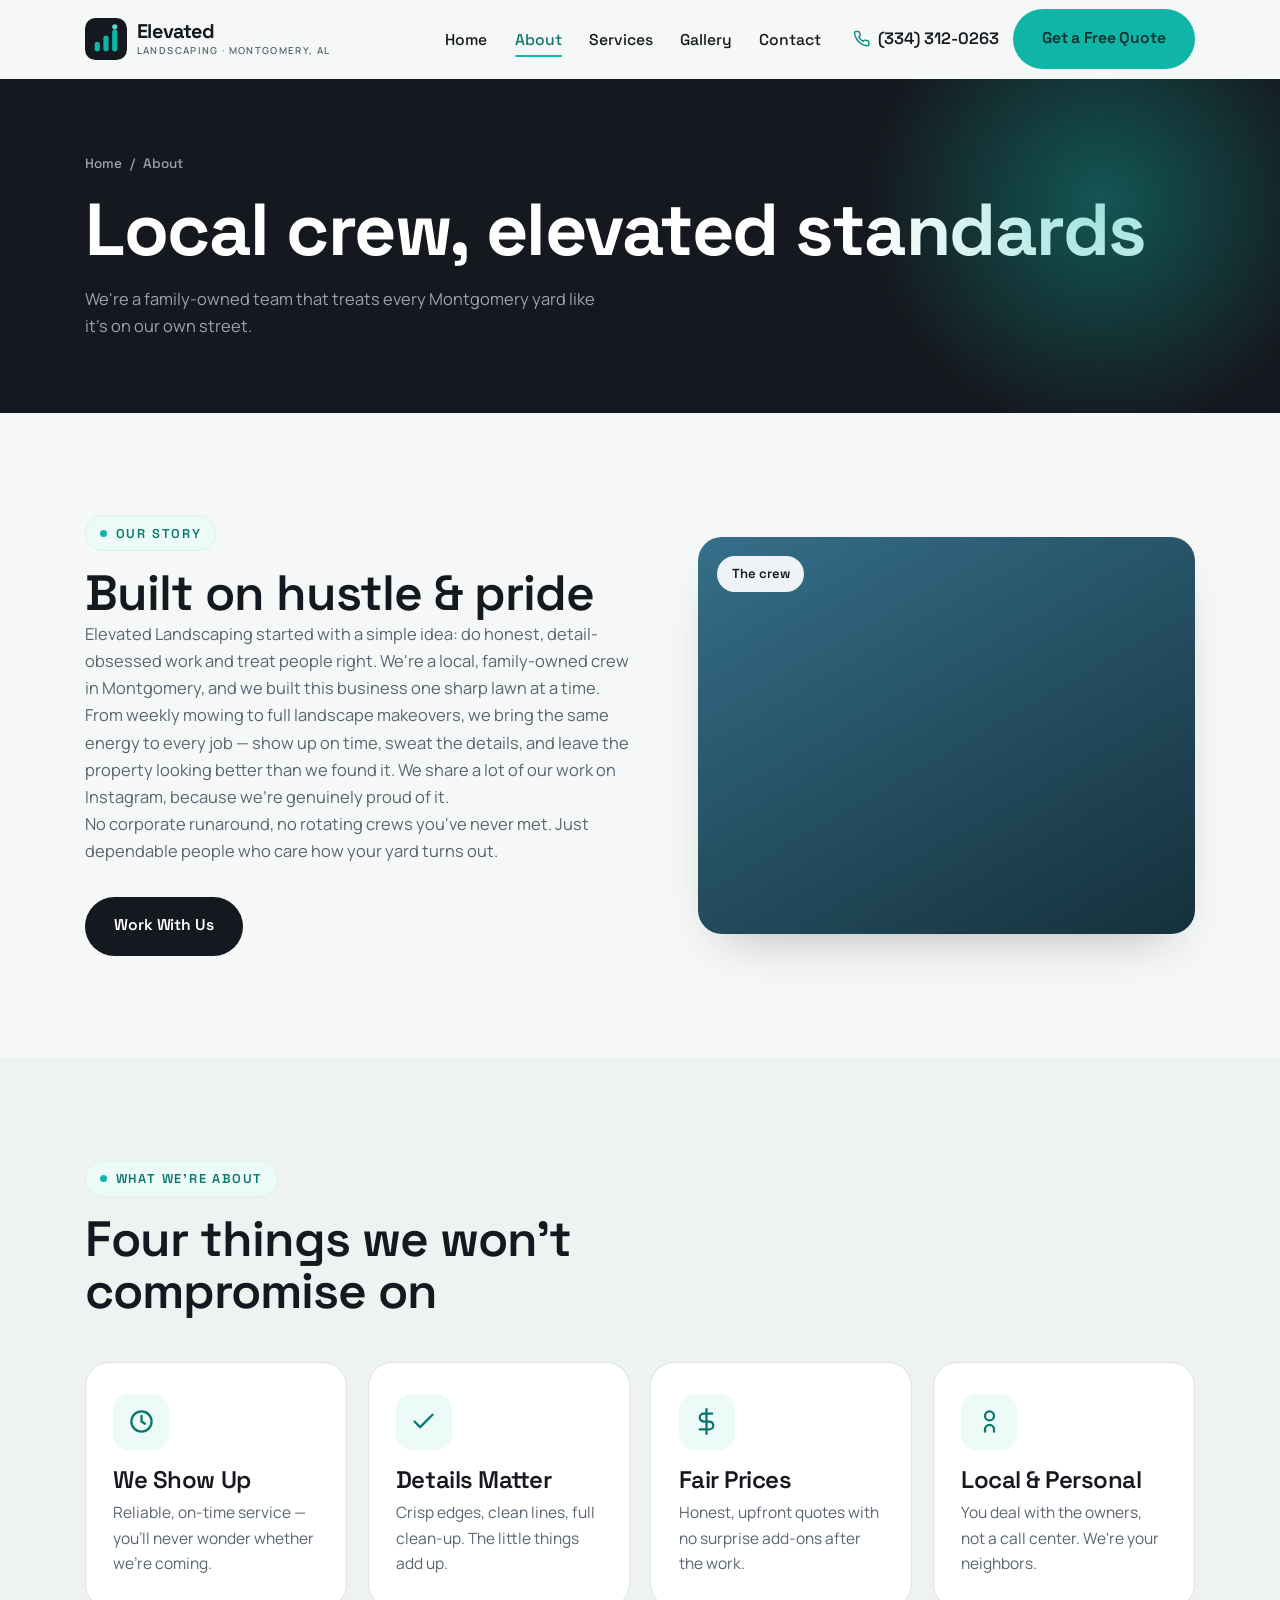
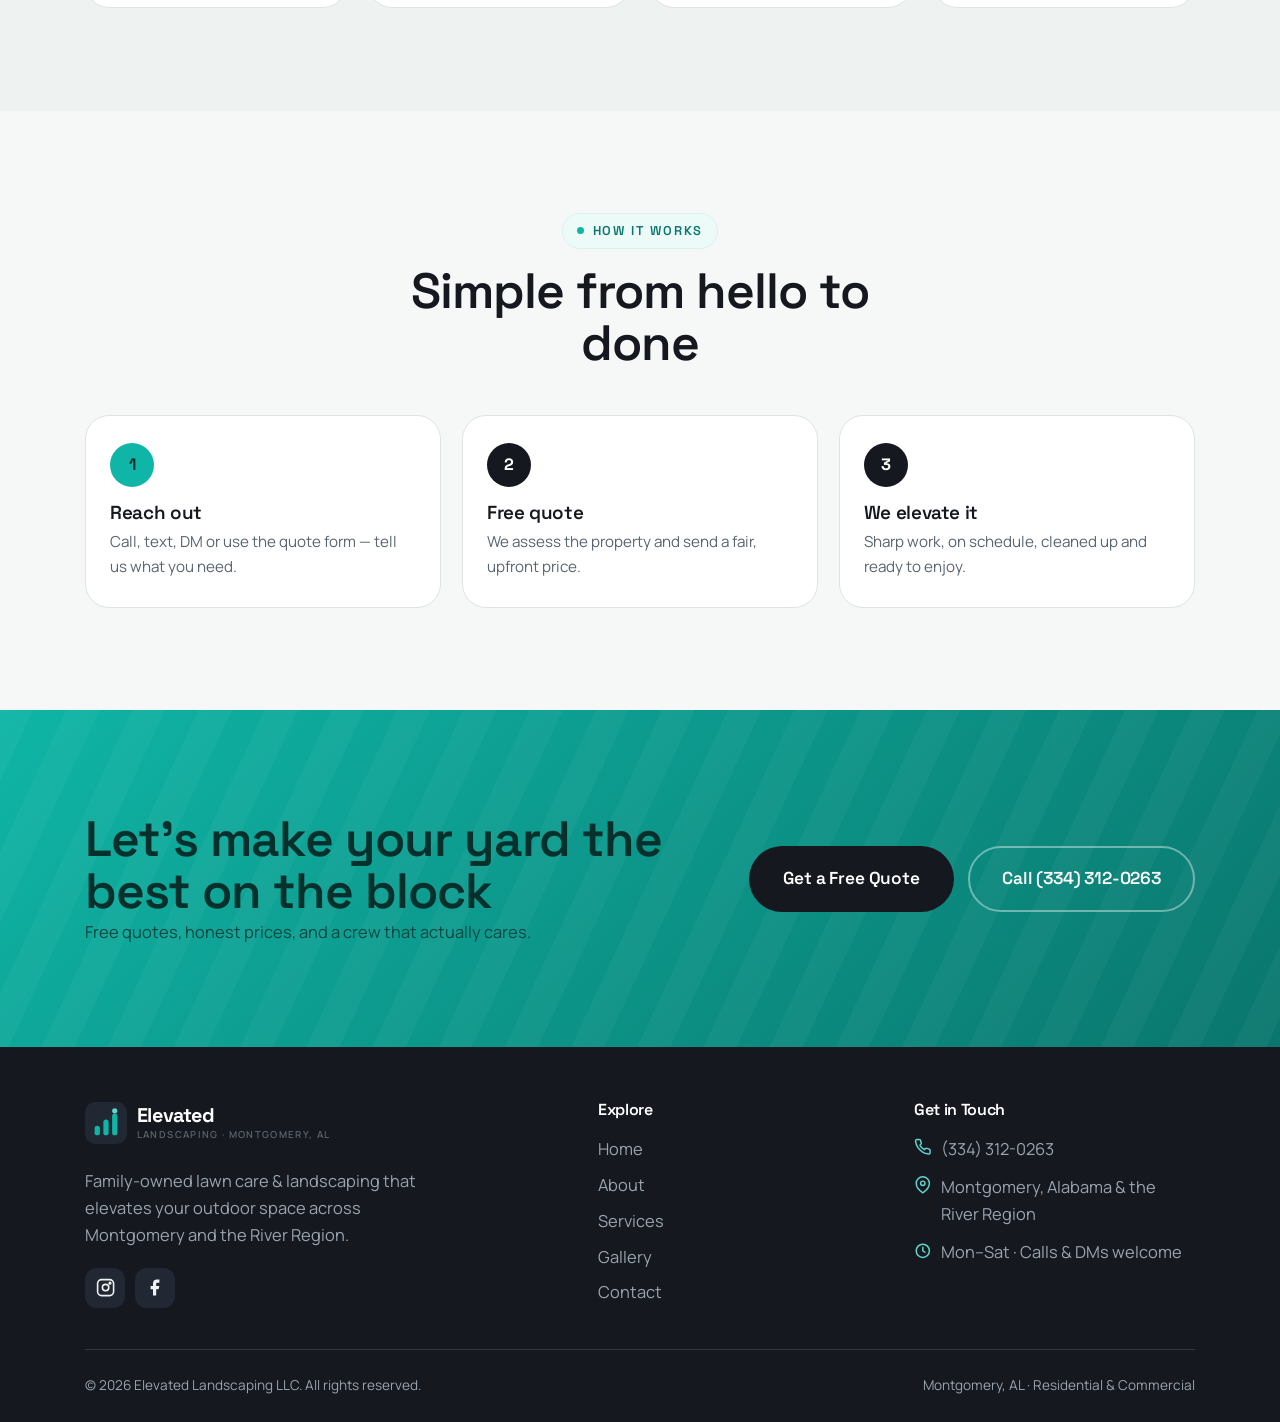
==== about.html @ ee964b33 "Initial commit: Elevated Landscaping LLC website Co-Authored-By: Claude Opus 4.8 <noreply@anthropic." ====
<!DOCTYPE html>
<html lang="en" class="no-js">
<head>
  <meta charset="UTF-8" />
  <meta name="viewport" content="width=device-width, initial-scale=1.0" />
  <title>About | Elevated Landscaping LLC — Montgomery, AL</title>
  <meta name="description" content="Elevated Landscaping is a family-owned, detail-obsessed lawn care & landscaping crew serving Montgomery, AL and the River Region. Meet the team behind the work." />
  <meta name="theme-color" content="#15181e" />
  <link rel="icon" href="assets/icons/favicon.svg" type="image/svg+xml" />
  <link rel="preconnect" href="https://fonts.googleapis.com" />
  <link rel="preconnect" href="https://fonts.gstatic.com" crossorigin />
  <link href="https://fonts.googleapis.com/css2?family=Space+Grotesk:wght@500;600;700&family=Manrope:wght@400;500;600;700&display=swap" rel="stylesheet" />
  <link rel="stylesheet" href="css/style.css" />
</head>
<body>
  <a class="skip-link" href="#main">Skip to content</a>

  <header class="header">
    <div class="container">
      <nav class="nav" aria-label="Primary">
        <a href="index.html" class="logo" aria-label="Elevated Landscaping — home">
          <svg class="logo__mark" viewBox="0 0 48 48" aria-hidden="true">
            <rect width="48" height="48" rx="12" fill="#15181e"/>
            <g fill="#0fb5a6"><rect x="11" y="27" width="6" height="11" rx="3"/><rect x="21" y="20" width="6" height="18" rx="3"/><rect x="31" y="13" width="6" height="25" rx="3"/></g>
            <circle cx="34" cy="10" r="3" fill="#5fd6cc"/>
          </svg>
          <span class="logo__name">Elevated<small>Landscaping · Montgomery, AL</small></span>
        </a>
        <div class="nav__menu" id="nav-menu">
          <ul class="nav__links">
            <li><a class="nav__link" href="index.html">Home</a></li>
            <li><a class="nav__link" href="about.html">About</a></li>
            <li><a class="nav__link" href="services.html">Services</a></li>
            <li><a class="nav__link" href="gallery.html">Gallery</a></li>
            <li><a class="nav__link" href="contact.html">Contact</a></li>
          </ul>
          <div class="nav__actions">
            <a href="tel:+13343120263" class="nav__phone" aria-label="Call (334) 312-0263">
              <svg viewBox="0 0 24 24" fill="none" stroke="currentColor" stroke-width="2" stroke-linecap="round" stroke-linejoin="round" aria-hidden="true"><path d="M22 16.92v3a2 2 0 0 1-2.18 2 19.79 19.79 0 0 1-8.63-3.07 19.5 19.5 0 0 1-6-6 19.79 19.79 0 0 1-3.07-8.67A2 2 0 0 1 4.11 2h3a2 2 0 0 1 2 1.72c.13.96.36 1.9.7 2.81a2 2 0 0 1-.45 2.11L8.09 9.91a16 16 0 0 0 6 6l1.27-1.27a2 2 0 0 1 2.11-.45c.91.34 1.85.57 2.81.7A2 2 0 0 1 22 16.92Z"/></svg>
              (334) 312-0263
            </a>
            <a href="contact.html" class="btn">Get a Free Quote</a>
          </div>
        </div>
        <button class="nav__toggle" aria-label="Toggle menu" aria-controls="nav-menu" aria-expanded="false"><span></span></button>
      </nav>
    </div>
  </header>
  <div class="nav-scrim" aria-hidden="true"></div>

  <main id="main">
    <section class="pagehero">
      <div class="container pagehero__inner">
        <nav class="crumbs" aria-label="Breadcrumb"><a href="index.html">Home</a> / <span>About</span></nav>
        <h1>Local crew, elevated standards</h1>
        <p>We're a family-owned team that treats every Montgomery yard like it's on our own street.</p>
      </div>
    </section>

    <!-- STORY -->
    <section class="section">
      <div class="container split split--media-right">
        <div class="reveal">
          <span class="eyebrow">Our Story</span>
          <h2 style="margin-top:1rem">Built on hustle &amp; pride</h2>
          <p class="muted">Elevated Landscaping started with a simple idea: do honest, detail-obsessed work and treat people right. We're a local, family-owned crew in Montgomery, and we built this business one sharp lawn at a time.</p>
          <p class="muted">From weekly mowing to full landscape makeovers, we bring the same energy to every job — show up on time, sweat the details, and leave the property looking better than we found it. We share a lot of our work on Instagram, because we're genuinely proud of it.</p>
          <p class="muted">No corporate runaround, no rotating crews you've never met. Just dependable people who care how your yard turns out.</p>
          <a href="contact.html" class="btn btn--dark mt-2">Work With Us</a>
        </div>
        <div class="feature__media feature__media--2 reveal" data-delay="1">
          <!-- Replace background with a real crew / truck / job photo -->
          <span class="pill">The crew</span>
        </div>
      </div>
    </section>

    <!-- VALUES -->
    <section class="section section--mist">
      <div class="container">
        <div class="section-head reveal">
          <span class="eyebrow">What We're About</span>
          <h2 style="margin-top:1rem">Four things we won't compromise on</h2>
        </div>
        <div class="cards">
          <article class="card reveal">
            <div class="card__ic"><svg viewBox="0 0 24 24" fill="none" stroke="currentColor" stroke-width="2" stroke-linecap="round" stroke-linejoin="round"><circle cx="12" cy="12" r="9"/><polyline points="12 7 12 12 15 14"/></svg></div>
            <h3>We Show Up</h3>
            <p>Reliable, on-time service — you'll never wonder whether we're coming.</p>
          </article>
          <article class="card reveal" data-delay="1">
            <div class="card__ic"><svg viewBox="0 0 24 24" fill="none" stroke="currentColor" stroke-width="2" stroke-linecap="round" stroke-linejoin="round"><polyline points="20 6 9 17 4 12"/></svg></div>
            <h3>Details Matter</h3>
            <p>Crisp edges, clean lines, full clean-up. The little things add up.</p>
          </article>
          <article class="card reveal" data-delay="2">
            <div class="card__ic"><svg viewBox="0 0 24 24" fill="none" stroke="currentColor" stroke-width="2" stroke-linecap="round" stroke-linejoin="round"><path d="M12 1v22"/><path d="M17 5H9.5a3.5 3.5 0 0 0 0 7h5a3.5 3.5 0 0 1 0 7H6"/></svg></div>
            <h3>Fair Prices</h3>
            <p>Honest, upfront quotes with no surprise add-ons after the work.</p>
          </article>
          <article class="card reveal" data-delay="3">
            <div class="card__ic"><svg viewBox="0 0 24 24" fill="none" stroke="currentColor" stroke-width="2" stroke-linecap="round" stroke-linejoin="round"><path d="M16 21v-2a4 4 0 0 0-8 0v2"/><circle cx="12" cy="7" r="4"/></svg></div>
            <h3>Local &amp; Personal</h3>
            <p>You deal with the owners, not a call center. We're your neighbors.</p>
          </article>
        </div>
      </div>
    </section>

    <!-- PROCESS -->
    <section class="section">
      <div class="container">
        <div class="section-head section-head--center reveal">
          <span class="eyebrow">How It Works</span>
          <h2 style="margin-top:1rem">Simple from hello to done</h2>
        </div>
        <div class="steps">
          <div class="step reveal"><div class="step__n">1</div><h3>Reach out</h3><p>Call, text, DM or use the quote form — tell us what you need.</p></div>
          <div class="step reveal" data-delay="1"><div class="step__n">2</div><h3>Free quote</h3><p>We assess the property and send a fair, upfront price.</p></div>
          <div class="step reveal" data-delay="2"><div class="step__n">3</div><h3>We elevate it</h3><p>Sharp work, on schedule, cleaned up and ready to enjoy.</p></div>
        </div>
      </div>
    </section>

    <!-- CTA -->
    <section class="section cta">
      <div class="container cta__inner">
        <div class="reveal">
          <h2>Let's make your yard the best on the block</h2>
          <p>Free quotes, honest prices, and a crew that actually cares.</p>
        </div>
        <div class="hero__actions reveal" data-delay="1">
          <a href="contact.html" class="btn btn--dark btn--lg">Get a Free Quote</a>
          <a href="tel:+13343120263" class="btn btn--ghost-light btn--lg">Call (334) 312-0263</a>
        </div>
      </div>
    </section>
  </main>

  <footer class="footer">
    <div class="container">
      <div class="footer__grid">
        <div class="footer__about">
          <a href="index.html" class="logo" aria-label="Elevated Landscaping — home">
            <svg class="logo__mark" viewBox="0 0 48 48" aria-hidden="true">
              <rect width="48" height="48" rx="12" fill="#222833"/>
              <g fill="#0fb5a6"><rect x="11" y="27" width="6" height="11" rx="3"/><rect x="21" y="20" width="6" height="18" rx="3"/><rect x="31" y="13" width="6" height="25" rx="3"/></g>
              <circle cx="34" cy="10" r="3" fill="#5fd6cc"/>
            </svg>
            <span class="logo__name">Elevated<small>Landscaping · Montgomery, AL</small></span>
          </a>
          <p>Family-owned lawn care &amp; landscaping that elevates your outdoor space across Montgomery and the River Region.</p>
          <div class="footer__social">
            <a href="https://www.instagram.com/elevated_landscapingllc/" target="_blank" rel="noopener" aria-label="Elevated Landscaping on Instagram"><svg viewBox="0 0 24 24" fill="none" stroke="currentColor" stroke-width="2" stroke-linecap="round" stroke-linejoin="round"><rect x="2" y="2" width="20" height="20" rx="5"/><circle cx="12" cy="12" r="4"/><circle cx="17.5" cy="6.5" r="1"/></svg></a>
            <a href="https://www.facebook.com/p/Elevated-Landscaping-61557698182991/" target="_blank" rel="noopener" aria-label="Elevated Landscaping on Facebook"><svg viewBox="0 0 24 24" fill="currentColor"><path d="M18 2h-3a5 5 0 0 0-5 5v3H7v4h3v8h4v-8h3l1-4h-4V7a1 1 0 0 1 1-1h3z"/></svg></a>
          </div>
        </div>
        <div>
          <h4>Explore</h4>
          <ul class="footer__links">
            <li><a href="index.html">Home</a></li>
            <li><a href="about.html">About</a></li>
            <li><a href="services.html">Services</a></li>
            <li><a href="gallery.html">Gallery</a></li>
            <li><a href="contact.html">Contact</a></li>
          </ul>
        </div>
        <div>
          <h4>Get in Touch</h4>
          <ul class="footer__contact">
            <li><svg viewBox="0 0 24 24" fill="none" stroke="currentColor" stroke-width="2" stroke-linecap="round" stroke-linejoin="round"><path d="M22 16.92v3a2 2 0 0 1-2.18 2 19.79 19.79 0 0 1-8.63-3.07 19.5 19.5 0 0 1-6-6 19.79 19.79 0 0 1-3.07-8.67A2 2 0 0 1 4.11 2h3a2 2 0 0 1 2 1.72c.13.96.36 1.9.7 2.81a2 2 0 0 1-.45 2.11L8.09 9.91a16 16 0 0 0 6 6l1.27-1.27a2 2 0 0 1 2.11-.45c.91.34 1.85.57 2.81.7A2 2 0 0 1 22 16.92Z"/></svg><a href="tel:+13343120263">(334) 312-0263</a></li>
            <li><svg viewBox="0 0 24 24" fill="none" stroke="currentColor" stroke-width="2" stroke-linecap="round" stroke-linejoin="round"><path d="M21 10c0 7-9 13-9 13s-9-6-9-13a9 9 0 0 1 18 0Z"/><circle cx="12" cy="10" r="3"/></svg><span>Montgomery, Alabama &amp; the River Region</span></li>
            <li><svg viewBox="0 0 24 24" fill="none" stroke="currentColor" stroke-width="2" stroke-linecap="round" stroke-linejoin="round"><circle cx="12" cy="12" r="9"/><polyline points="12 7 12 12 15 14"/></svg><span>Mon–Sat · Calls &amp; DMs welcome</span></li>
          </ul>
        </div>
      </div>
      <div class="footer__bottom">
        <span>&copy; <span id="year">2026</span> Elevated Landscaping LLC. All rights reserved.</span>
        <span>Montgomery, AL · Residential &amp; Commercial</span>
      </div>
    </div>
  </footer>

  <button class="to-top" aria-label="Back to top"><svg viewBox="0 0 24 24" fill="none" stroke="currentColor" stroke-width="2.4" stroke-linecap="round" stroke-linejoin="round" width="20" height="20"><polyline points="18 15 12 9 6 15"/></svg></button>
  <nav class="callbar" aria-label="Quick actions">
    <a href="tel:+13343120263"><svg viewBox="0 0 24 24" fill="none" stroke="currentColor" stroke-width="2" stroke-linecap="round" stroke-linejoin="round"><path d="M22 16.92v3a2 2 0 0 1-2.18 2 19.79 19.79 0 0 1-8.63-3.07 19.5 19.5 0 0 1-6-6 19.79 19.79 0 0 1-3.07-8.67A2 2 0 0 1 4.11 2h3a2 2 0 0 1 2 1.72c.13.96.36 1.9.7 2.81a2 2 0 0 1-.45 2.11L8.09 9.91a16 16 0 0 0 6 6l1.27-1.27a2 2 0 0 1 2.11-.45c.91.34 1.85.57 2.81.7A2 2 0 0 1 22 16.92Z"/></svg>Call Now</a>
    <a href="contact.html"><svg viewBox="0 0 24 24" fill="none" stroke="currentColor" stroke-width="2" stroke-linecap="round" stroke-linejoin="round"><path d="M14 2H6a2 2 0 0 0-2 2v16a2 2 0 0 0 2 2h12a2 2 0 0 0 2-2V8z"/><polyline points="14 2 14 8 20 8"/></svg>Free Quote</a>
  </nav>

  <script src="js/main.js" defer></script>
</body>
</html>
---- css/style.css ----
/* =====================================================================
   Elevated Landscaping LLC — "Fresh Modern Outdoor Brand"
   Cool ink + vibrant teal on a bright airy canvas.
   Space Grotesk + Manrope. Rounded, modern, high-conversion.
   Hand-built, no frameworks.
   ===================================================================== */

/* ----------------------------- Tokens ------------------------------ */
:root {
  /* Brand */
  --ink:       #15181e;   /* cool near-black */
  --ink-2:     #222833;   /* dark panel */
  --ink-3:     #333b47;
  --teal:      #0fb5a6;   /* vibrant accent */
  --teal-600:  #0b8e83;
  --teal-700:  #0a766d;
  --teal-300:  #5fd6cc;
  --teal-100:  #d8f3f0;
  --teal-50:   #ecfaf8;

  /* Neutrals */
  --canvas:    #f6f8f7;   /* cool off-white */
  --mist:      #eef2f1;   /* surface */
  --white:     #ffffff;
  --line:      #dde4e1;
  --line-dark: #313944;

  /* Text */
  --text:      #1a1d22;
  --muted:     #5a6470;
  --on-dark:   #eef2f1;
  --on-dark-mut:#9aa4b0;

  /* System */
  --radius:    14px;
  --radius-lg: 24px;
  --pill:      999px;
  --shadow:    0 24px 50px -28px rgba(21,24,30,.35);
  --shadow-sm: 0 10px 26px -16px rgba(21,24,30,.3);
  --shadow-teal: 0 16px 34px -14px rgba(15,181,166,.5);
  --container: 1180px;
  --gutter:    clamp(1.1rem, 4vw, 2.2rem);
  --ease:      cubic-bezier(.22,.7,.25,1);

  --ff-display:"Space Grotesk", system-ui, sans-serif;
  --ff-body:   "Manrope", system-ui, -apple-system, "Segoe UI", sans-serif;
}

/* ----------------------------- Reset ------------------------------- */
*, *::before, *::after { box-sizing: border-box; }
* { margin: 0; }
html { scroll-behavior: smooth; -webkit-text-size-adjust: 100%; }
@media (prefers-reduced-motion: reduce) {
  html { scroll-behavior: auto; }
  *, *::before, *::after { animation-duration: .001ms !important; transition-duration: .001ms !important; }
}
body {
  font-family: var(--ff-body);
  color: var(--text);
  background: var(--canvas);
  line-height: 1.65;
  font-size: 1.03rem;
  -webkit-font-smoothing: antialiased;
  text-rendering: optimizeLegibility;
}
img, svg, picture, iframe { display: block; max-width: 100%; }
a { color: inherit; text-decoration: none; }
button { font: inherit; cursor: pointer; border: 0; background: none; color: inherit; }
input, textarea, select { font: inherit; color: inherit; }
ul { list-style: none; padding: 0; }
::selection { background: var(--teal); color: var(--ink); }
:focus-visible { outline: 3px solid var(--teal); outline-offset: 2px; border-radius: 4px; }

/* --------------------------- Typography ---------------------------- */
h1, h2, h3, h4, .display {
  font-family: var(--ff-display);
  font-weight: 600;
  line-height: 1.06;
  letter-spacing: -0.02em;
  color: var(--ink);
}
h1 { font-size: clamp(2.6rem, 6vw, 4.6rem); font-weight: 700; }
h2 { font-size: clamp(2rem, 4.2vw, 3.1rem); }
h3 { font-size: clamp(1.2rem, 2vw, 1.5rem); }
p { max-width: 62ch; }
strong { font-weight: 700; }
.hl { color: var(--teal-600); }
.hl-underline { background: linear-gradient(transparent 62%, var(--teal-300) 0); padding: 0 .1em; }

.eyebrow {
  display: inline-flex; align-items: center; gap: .55rem;
  font-family: var(--ff-display); font-weight: 600; font-size: .8rem;
  text-transform: uppercase; letter-spacing: .14em; color: var(--teal-700);
  background: var(--teal-50); border: 1px solid var(--teal-100);
  padding: .4rem .85rem; border-radius: var(--pill);
}
.eyebrow::before { content: ""; width: 7px; height: 7px; border-radius: 50%; background: var(--teal); }
.eyebrow--plain { background: none; border: 0; padding: 0; }
.lead { font-size: 1.18rem; color: var(--muted); }

/* --------------------------- Layout -------------------------------- */
.container { width: 100%; max-width: var(--container); margin-inline: auto; padding-inline: var(--gutter); }
.section { padding-block: clamp(3.6rem, 8vw, 6.5rem); }
.section--tight { padding-block: clamp(2.4rem, 5vw, 3.6rem); }
.section--mist { background: var(--mist); }
.section--ink { background: var(--ink); color: var(--on-dark); }
.section--ink h1, .section--ink h2, .section--ink h3 { color: var(--white); }
.section--ink .lead, .section--ink .muted { color: var(--on-dark-mut); }
.section-head { max-width: 56ch; margin-bottom: 2.8rem; }
.section-head--center { margin-inline: auto; text-align: center; }
.section-head p { margin-top: .9rem; }
.split { display: grid; gap: clamp(2rem, 5vw, 4rem); align-items: center; }
@media (min-width: 900px) { .split { grid-template-columns: 1fr 1fr; } .split--media-right { grid-template-columns: 1.05fr .95fr; } }
.muted { color: var(--muted); }

/* --------------------------- Buttons ------------------------------- */
.btn {
  --bg: var(--teal); --fg: #06302c;
  display: inline-flex; align-items: center; gap: .55rem;
  background: var(--bg); color: var(--fg);
  font-family: var(--ff-display); font-weight: 600; font-size: .98rem; letter-spacing: -.01em;
  padding: .92rem 1.7rem; border-radius: var(--pill); border: 2px solid transparent;
  transition: transform .2s var(--ease), background .2s var(--ease), box-shadow .2s var(--ease), color .2s var(--ease);
}
.btn:hover { transform: translateY(-2px); background: var(--teal-600); box-shadow: var(--shadow-teal); }
.btn:active { transform: translateY(0); }
.btn--dark { --bg: var(--ink); --fg: #fff; }
.btn--dark:hover { background: var(--ink-2); box-shadow: var(--shadow); }
.btn--ghost { --bg: transparent; --fg: var(--ink); border-color: var(--line); }
.btn--ghost:hover { background: var(--ink); color: #fff; border-color: var(--ink); box-shadow: none; }
.btn--ghost-light { --bg: transparent; --fg: #fff; border-color: rgba(255,255,255,.4); }
.btn--ghost-light:hover { background: #fff; color: var(--ink); border-color: #fff; box-shadow: none; }
.btn--lg { padding: 1.05rem 2rem; font-size: 1.08rem; }
.btn svg { width: 1.1em; height: 1.1em; }

/* --------------------------- Header / Nav -------------------------- */
.header { position: sticky; top: 0; z-index: 60; background: rgba(246,248,247,.85); backdrop-filter: blur(12px); border-bottom: 1px solid transparent; transition: border-color .3s var(--ease), box-shadow .3s var(--ease); }
.header.is-stuck { border-bottom-color: var(--line); box-shadow: 0 10px 30px -22px rgba(21,24,30,.4); }
.nav { display: flex; align-items: center; justify-content: space-between; gap: 1.2rem; height: 78px; }
.logo { display: inline-flex; align-items: center; gap: .6rem; color: var(--ink); }
.logo__mark { width: 42px; height: 42px; flex: none; }
.logo__name { font-family: var(--ff-display); font-weight: 700; font-size: 1.24rem; letter-spacing: -.02em; line-height: 1; }
.logo__name small { display: block; font-family: var(--ff-body); font-size: .6rem; font-weight: 600; letter-spacing: .14em; text-transform: uppercase; color: var(--muted); margin-top: .25rem; }

.nav__menu { display: flex; align-items: center; gap: 2rem; }
.nav__links { display: flex; align-items: center; gap: 1.7rem; }
.nav__link { font-family: var(--ff-display); font-weight: 500; font-size: .98rem; color: var(--ink); position: relative; padding: .3rem 0; transition: color .2s var(--ease); }
.nav__link::after { content: ""; position: absolute; left: 0; bottom: -3px; width: 0; height: 2px; background: var(--teal); border-radius: 2px; transition: width .22s var(--ease); }
.nav__link:hover { color: var(--teal-700); }
.nav__link:hover::after, .nav__link.is-active::after { width: 100%; }
.nav__link.is-active { color: var(--teal-700); }
.nav__actions { display: flex; align-items: center; gap: .9rem; }
.nav__phone { display: inline-flex; align-items: center; gap: .45rem; font-family: var(--ff-display); font-weight: 600; color: var(--ink); }
.nav__phone svg { width: 1.05em; color: var(--teal-600); }

.nav__toggle { display: none; width: 46px; height: 46px; border-radius: var(--radius); border: 1px solid var(--line); background: var(--white); position: relative; }
.nav__toggle span, .nav__toggle span::before, .nav__toggle span::after { content: ""; position: absolute; left: 50%; top: 50%; width: 22px; height: 2px; background: var(--ink); border-radius: 2px; transform: translate(-50%,-50%); transition: transform .25s var(--ease), opacity .25s var(--ease); }
.nav__toggle span::before { transform: translate(-50%,-7px); }
.nav__toggle span::after  { transform: translate(-50%,7px); }
.nav__toggle[aria-expanded="true"] span { background: transparent; }
.nav__toggle[aria-expanded="true"] span::before { transform: translate(-50%,0) rotate(45deg); }
.nav__toggle[aria-expanded="true"] span::after  { transform: translate(-50%,0) rotate(-45deg); }

@media (max-width: 920px) {
  .nav__toggle { display: block; z-index: 70; }
  .nav__menu { position: fixed; inset: 0 0 0 auto; width: min(84vw, 350px); flex-direction: column; align-items: flex-start; justify-content: center; gap: 2rem; background: var(--white); padding: 5rem 2rem; box-shadow: var(--shadow); transform: translateX(100%); transition: transform .32s var(--ease); z-index: 65; }
  .nav__menu.is-open { transform: translateX(0); }
  .nav__links { flex-direction: column; align-items: flex-start; gap: 1.3rem; }
  .nav__link { font-size: 1.2rem; }
  .nav__actions { flex-direction: column; align-items: flex-start; gap: 1rem; width: 100%; }
  .nav__actions .btn { width: 100%; justify-content: center; }
  .nav-scrim { position: fixed; inset: 0; background: rgba(21,24,30,.4); opacity: 0; visibility: hidden; transition: opacity .3s; z-index: 64; }
  .nav-scrim.is-open { opacity: 1; visibility: visible; }
}

/* ----------------------------- Hero -------------------------------- */
.hero { position: relative; overflow: hidden; }
.hero__inner { display: grid; gap: clamp(2rem,5vw,3.5rem); align-items: center; padding-block: clamp(3rem,7vw,5.5rem); }
@media (min-width: 900px) { .hero__inner { grid-template-columns: 1.05fr .95fr; } }
.hero__copy { display: grid; gap: 1.5rem; }
.hero h1 { letter-spacing: -.03em; }
.hero__lead { font-size: 1.22rem; color: var(--muted); max-width: 44ch; }
.hero__actions { display: flex; flex-wrap: wrap; gap: .9rem; align-items: center; }
.hero__rating { display: inline-flex; align-items: center; gap: .7rem; font-size: .95rem; color: var(--muted); }
.hero__stars { color: #f5a623; letter-spacing: .1em; }
.hero__visual { position: relative; }
.hero__img { position: relative; aspect-ratio: 4/4.4; border-radius: var(--radius-lg); overflow: hidden; background: linear-gradient(150deg, #1c6f68, #0c3b37); box-shadow: var(--shadow); }
.hero__img::after { content: ""; position: absolute; inset: 0; background-image: repeating-linear-gradient(100deg, rgba(255,255,255,.05) 0 28px, rgba(255,255,255,0) 28px 56px); }
.hero__blob { position: absolute; inset: auto -8% -10% auto; width: 56%; aspect-ratio: 1; background: var(--teal-100); border-radius: 46% 54% 60% 40% / 50% 42% 58% 50%; z-index: -1; }
.hero__badge { position: absolute; left: -1.2rem; bottom: 1.6rem; background: var(--white); border-radius: var(--radius); box-shadow: var(--shadow); padding: .9rem 1.1rem; display: flex; align-items: center; gap: .7rem; }
.hero__badge .ic { width: 40px; height: 40px; border-radius: 10px; background: var(--teal-100); color: var(--teal-700); display: grid; place-items: center; }
.hero__badge b { font-family: var(--ff-display); display: block; font-size: 1.05rem; }
.hero__badge span { font-size: .82rem; color: var(--muted); }

/* --------------------------- Trust bar ----------------------------- */
.trustbar { display: flex; flex-wrap: wrap; gap: 1rem 2.2rem; align-items: center; justify-content: center; padding-block: 1.6rem; border-block: 1px solid var(--line); }
.trustbar__item { display: inline-flex; align-items: center; gap: .55rem; font-family: var(--ff-display); font-weight: 600; font-size: .95rem; color: var(--ink); }
.trustbar__item svg { width: 1.25rem; height: 1.25rem; color: var(--teal-600); }

/* --------------------------- Service cards ------------------------- */
.cards { display: grid; gap: 1.3rem; grid-template-columns: repeat(auto-fit, minmax(255px,1fr)); }
.card { background: var(--white); border: 1px solid var(--line); border-radius: var(--radius-lg); padding: 1.9rem 1.7rem; transition: transform .22s var(--ease), box-shadow .22s var(--ease), border-color .22s var(--ease); }
.card:hover { transform: translateY(-6px); box-shadow: var(--shadow); border-color: var(--teal-100); }
.card__ic { width: 56px; height: 56px; border-radius: 16px; background: var(--teal-50); color: var(--teal-700); display: grid; place-items: center; margin-bottom: 1.1rem; transition: background .22s var(--ease), color .22s var(--ease); }
.card:hover .card__ic { background: var(--teal); color: #06302c; }
.card__ic svg { width: 27px; height: 27px; }
.card h3 { margin-bottom: .45rem; }
.card p { color: var(--muted); font-size: .97rem; }
.card__link { display: inline-flex; align-items: center; gap: .4rem; margin-top: 1rem; font-family: var(--ff-display); font-weight: 600; font-size: .92rem; color: var(--teal-700); }
.card__link svg { width: 1em; transition: transform .2s var(--ease); }
.card:hover .card__link svg { transform: translateX(4px); }

/* --------------------------- Feature split ------------------------- */
.feature__media { position: relative; aspect-ratio: 5/4; border-radius: var(--radius-lg); overflow: hidden; background: linear-gradient(150deg,#2a8f86,#0d433e); box-shadow: var(--shadow); }
.feature__media--2 { background: linear-gradient(150deg,#356f8a,#15303b); }
.feature__media .pill { position: absolute; left: 1.2rem; top: 1.2rem; background: rgba(255,255,255,.92); color: var(--ink); font-family: var(--ff-display); font-weight: 600; font-size: .82rem; padding: .45rem .9rem; border-radius: var(--pill); }
.checks { display: grid; gap: .9rem; margin-top: 1.6rem; }
.checks li { display: grid; grid-template-columns: auto 1fr; gap: .85rem; align-items: start; }
.checks .tick { width: 26px; height: 26px; border-radius: 50%; background: var(--teal-100); color: var(--teal-700); display: grid; place-items: center; flex: none; margin-top: .1rem; }
.checks .tick svg { width: 15px; height: 15px; }
.checks b { font-family: var(--ff-display); font-weight: 600; }
.checks span.t { display: block; color: var(--muted); font-size: .96rem; }

/* ----------------------------- Stats ------------------------------- */
.stats { display: grid; grid-template-columns: repeat(2,1fr); gap: 1.2rem; }
@media (min-width: 760px) { .stats { grid-template-columns: repeat(4,1fr); } }
.stat { text-align: center; padding: 1.6rem 1rem; background: var(--ink-2); border-radius: var(--radius-lg); }
.stat__num { font-family: var(--ff-display); font-weight: 700; font-size: clamp(2.2rem,5vw,3rem); color: var(--teal-300); line-height: 1; }
.stat__label { color: var(--on-dark-mut); font-size: .9rem; margin-top: .55rem; }

/* ----------------------------- Steps ------------------------------- */
.steps { display: grid; gap: 1.3rem; grid-template-columns: repeat(auto-fit, minmax(210px,1fr)); }
.step { background: var(--white); border: 1px solid var(--line); border-radius: var(--radius-lg); padding: 1.7rem 1.5rem; position: relative; }
.step__n { width: 44px; height: 44px; border-radius: 50%; background: var(--ink); color: #fff; display: grid; place-items: center; font-family: var(--ff-display); font-weight: 700; margin-bottom: 1rem; }
.step:nth-child(1) .step__n { background: var(--teal); color: #06302c; }
.step h3 { font-size: 1.18rem; margin-bottom: .4rem; }
.step p { color: var(--muted); font-size: .95rem; }

/* --------------------------- Gallery ------------------------------- */
.filters { display: flex; flex-wrap: wrap; gap: .6rem; margin-bottom: 2rem; }
.filter { font-family: var(--ff-display); font-weight: 500; font-size: .92rem; padding: .55rem 1.15rem; border-radius: var(--pill); border: 1px solid var(--line); background: var(--white); color: var(--ink); transition: all .2s var(--ease); }
.filter:hover { border-color: var(--teal-300); }
.filter.is-active { background: var(--ink); color: #fff; border-color: var(--ink); }
.gallery { display: grid; gap: 1rem; grid-template-columns: repeat(auto-fill, minmax(260px,1fr)); }
.tile { position: relative; aspect-ratio: 1/1; border-radius: var(--radius-lg); overflow: hidden; display: grid; align-content: end; padding: 1.2rem; color: #fff; background-size: cover; background-position: center; transition: transform .25s var(--ease); }
.tile::before { content: ""; position: absolute; inset: 0; background: linear-gradient(180deg, transparent 35%, rgba(10,20,18,.8)); }
.tile > * { position: relative; }
.tile:hover { transform: scale(1.02); }
.tile__cat { font-family: var(--ff-display); font-weight: 600; font-size: .72rem; text-transform: uppercase; letter-spacing: .08em; color: var(--teal-300); }
.tile__title { font-family: var(--ff-display); font-weight: 600; font-size: 1.12rem; margin-top: .2rem; }
.tile.is-hidden { display: none; }
.tile.tall { aspect-ratio: 1/1.3; }
.g-1 { background-image: linear-gradient(150deg,#2a8f86,#0d433e); }
.g-2 { background-image: linear-gradient(150deg,#356f8a,#15303b); }
.g-3 { background-image: linear-gradient(150deg,#3f7e63,#173a2c); }
.g-4 { background-image: linear-gradient(150deg,#5a7d8f,#243842); }
.g-5 { background-image: linear-gradient(150deg,#2f8a7e,#114039); }
.g-6 { background-image: linear-gradient(150deg,#46768f,#1a313c); }

/* ------------------------ Before / after --------------------------- */
.ba { position: relative; aspect-ratio: 16/10; border-radius: var(--radius-lg); overflow: hidden; box-shadow: var(--shadow); user-select: none; }
.ba__img { position: absolute; inset: 0; background-size: cover; background-position: center; display: grid; align-content: start; padding: 1rem; }
.ba__before { background-image: linear-gradient(150deg,#6a7d70,#34423a); }
.ba__after { background-image: linear-gradient(150deg,#2a8f86,#0d433e); clip-path: inset(0 0 0 50%); }
.ba__tag { font-family: var(--ff-display); font-weight: 600; font-size: .72rem; text-transform: uppercase; letter-spacing: .06em; color: #fff; background: rgba(21,24,30,.55); padding: .25rem .65rem; border-radius: var(--pill); justify-self: start; }
.ba__after .ba__tag { justify-self: end; }
.ba__range { position: absolute; inset: 0; width: 100%; opacity: 0; cursor: ew-resize; }
.ba__handle { position: absolute; top: 0; bottom: 0; left: 50%; width: 3px; background: #fff; transform: translateX(-50%); pointer-events: none; }
.ba__handle::after { content: ""; position: absolute; top: 50%; left: 50%; width: 42px; height: 42px; transform: translate(-50%,-50%); background: var(--teal); border-radius: 50%; box-shadow: 0 6px 16px -4px rgba(0,0,0,.5); }
.ba__handle::before { content: "⟷"; position: absolute; top: 50%; left: 50%; transform: translate(-50%,-50%); z-index: 1; color: #06302c; font-weight: 700; }

/* --------------------------- Reviews ------------------------------- */
.reviews { display: grid; gap: 1.3rem; grid-template-columns: repeat(auto-fit, minmax(285px,1fr)); }
.review { background: var(--white); border: 1px solid var(--line); border-radius: var(--radius-lg); padding: 1.8rem; }
.section--mist .review { background: var(--white); }
.review__stars { color: #f5a623; letter-spacing: .12em; margin-bottom: .8rem; }
.review p { color: var(--text); font-size: 1.02rem; }
.review__by { display: flex; align-items: center; gap: .8rem; margin-top: 1.2rem; }
.review__av { width: 42px; height: 42px; border-radius: 50%; background: var(--teal-100); color: var(--teal-700); display: grid; place-items: center; font-family: var(--ff-display); font-weight: 700; }
.review__by b { font-family: var(--ff-display); display: block; font-size: .98rem; }
.review__by span { font-size: .84rem; color: var(--muted); }

/* ----------------------------- Area -------------------------------- */
.area__chips { display: flex; flex-wrap: wrap; gap: .6rem; margin-top: 1.3rem; }
.area__chip { display: inline-flex; align-items: center; gap: .4rem; background: var(--white); border: 1px solid var(--line); padding: .5rem 1rem; border-radius: var(--pill); font-size: .92rem; font-weight: 600; font-family: var(--ff-display); }
.area__chip svg { width: 1em; color: var(--teal-600); }
.area__map { border-radius: var(--radius-lg); overflow: hidden; min-height: 320px; box-shadow: var(--shadow-sm); border: 1px solid var(--line); }
.area__map iframe { width: 100%; height: 100%; min-height: 320px; border: 0; }

/* ------------------------------ CTA -------------------------------- */
.cta { position: relative; background: linear-gradient(135deg, var(--teal), var(--teal-700)); color: #06302c; overflow: hidden; }
.cta::before { content: ""; position: absolute; inset: 0; opacity: .5; background-image: repeating-linear-gradient(115deg, rgba(255,255,255,.07) 0 30px, transparent 30px 60px); }
.cta__inner { position: relative; display: grid; gap: 1.6rem; align-items: center; }
@media (min-width: 820px) { .cta__inner { grid-template-columns: 1.5fr auto; } }
.cta h2 { color: #06302c; }
.cta p { color: #0a4641; }

/* ------------------------- Page hero (inner) ----------------------- */
.pagehero { background: var(--ink); color: var(--on-dark); padding-block: clamp(3rem,7vw,4.6rem); position: relative; overflow: hidden; }
.pagehero::after { content: ""; position: absolute; right: -6%; top: -40%; width: 40%; aspect-ratio: 1; background: radial-gradient(circle, rgba(15,181,166,.4), transparent 65%); }
.pagehero__inner { position: relative; }
.pagehero h1 { color: #fff; }
.pagehero p { color: var(--on-dark-mut); margin-top: 1rem; max-width: 52ch; }
.crumbs { display: flex; gap: .5rem; align-items: center; font-family: var(--ff-display); font-weight: 500; font-size: .85rem; color: var(--on-dark-mut); margin-bottom: 1rem; }
.crumbs a:hover { color: var(--teal-300); }

/* ----------------------- Detailed service -------------------------- */
.svc { display: grid; gap: clamp(1.6rem,4vw,3.2rem); align-items: center; padding-block: clamp(2.4rem,5vw,3.6rem); border-bottom: 1px solid var(--line); scroll-margin-top: 96px; }
@media (min-width: 860px) { .svc { grid-template-columns: 1fr 1fr; } .svc:nth-child(even) .svc__media { order: -1; } }
.svc__media { aspect-ratio: 4/3; border-radius: var(--radius-lg); overflow: hidden; position: relative; background: linear-gradient(150deg,#2a8f86,#0d433e); box-shadow: var(--shadow-sm); }
.svc__media .pill { position: absolute; left: 1.1rem; top: 1.1rem; background: rgba(255,255,255,.92); color: var(--ink); font-family: var(--ff-display); font-weight: 600; font-size: .8rem; padding: .4rem .85rem; border-radius: var(--pill); }
.svc__ic { width: 56px; height: 56px; border-radius: 16px; background: var(--teal-50); color: var(--teal-700); display: grid; place-items: center; margin-bottom: 1rem; }
.svc__ic svg { width: 28px; height: 28px; }
.svc h2 { margin-bottom: .7rem; }
.ticks { display: grid; gap: .55rem; margin-top: 1.2rem; }
.ticks li { display: grid; grid-template-columns: auto 1fr; gap: .65rem; color: var(--muted); align-items: start; }
.ticks svg { width: 1.2rem; height: 1.2rem; color: var(--teal-600); margin-top: .2rem; }

/* ------------------------------ Forms ------------------------------ */
.form { display: grid; gap: 1.1rem; }
.field { display: grid; gap: .4rem; }
.field label { font-family: var(--ff-display); font-weight: 600; font-size: .9rem; }
.field label .req { color: var(--teal-600); }
.field input, .field select, .field textarea { background: var(--white); border: 1px solid var(--line); border-radius: var(--radius); padding: .85rem 1rem; transition: border-color .2s var(--ease), box-shadow .2s var(--ease); }
.field textarea { resize: vertical; min-height: 130px; }
.field input:focus, .field select:focus, .field textarea:focus { outline: none; border-color: var(--teal); box-shadow: 0 0 0 3px var(--teal-100); }
.field.is-invalid input, .field.is-invalid select, .field.is-invalid textarea { border-color: #d9534f; box-shadow: 0 0 0 3px rgba(217,83,79,.14); }
.field__error { color: #c0392b; font-size: .82rem; min-height: 1em; }
.form__row { display: grid; gap: 1.1rem; }
@media (min-width: 600px) { .form__row { grid-template-columns: 1fr 1fr; } }
.form__success { display: none; background: var(--teal-50); border: 1px solid var(--teal-300); border-radius: var(--radius-lg); padding: 1.1rem 1.3rem; }
.form__success.is-visible { display: block; }
.form__success strong { font-family: var(--ff-display); }

/* ----------------------------- FAQ --------------------------------- */
.faq { display: grid; gap: .8rem; }
.faq__item { background: var(--white); border: 1px solid var(--line); border-radius: var(--radius); overflow: hidden; }
.faq__q { width: 100%; text-align: left; display: flex; align-items: center; justify-content: space-between; gap: 1rem; padding: 1.15rem 1.3rem; font-family: var(--ff-display); font-weight: 600; font-size: 1.05rem; }
.faq__q .ic { width: 1.5rem; height: 1.5rem; flex: none; color: var(--teal-600); transition: transform .25s var(--ease); }
.faq__item.is-open .faq__q .ic { transform: rotate(45deg); }
.faq__a { max-height: 0; overflow: hidden; transition: max-height .3s var(--ease); }
.faq__a p { padding: 0 1.3rem 1.2rem; color: var(--muted); }

/* ----------------------------- Footer ------------------------------ */
.footer { background: var(--ink); color: var(--on-dark-mut); padding-block: 3.4rem 1.6rem; }
.footer__grid { display: grid; gap: 2.2rem; grid-template-columns: 1fr; }
@media (min-width: 760px) { .footer__grid { grid-template-columns: 1.7fr 1fr 1fr; } }
.footer .logo { color: #fff; }
.footer__about p { margin-top: 1rem; max-width: 34ch; }
.footer__social { display: flex; gap: .6rem; margin-top: 1.2rem; }
.footer__social a { width: 40px; height: 40px; border-radius: 12px; background: var(--ink-2); display: grid; place-items: center; color: var(--on-dark); transition: background .2s var(--ease), color .2s var(--ease); }
.footer__social a:hover { background: var(--teal); color: #06302c; }
.footer__social svg { width: 1.2rem; height: 1.2rem; }
.footer h4 { color: #fff; font-family: var(--ff-display); font-size: 1rem; margin-bottom: 1rem; }
.footer__links { display: grid; gap: .55rem; }
.footer__links a:hover, .footer__contact a:hover { color: var(--teal-300); }
.footer__contact { display: grid; gap: .7rem; }
.footer__contact li { display: flex; gap: .6rem; align-items: flex-start; }
.footer__contact svg { width: 1.1rem; height: 1.1rem; color: var(--teal-300); flex: none; margin-top: .2rem; }
.footer__bottom { border-top: 1px solid var(--line-dark); margin-top: 2.6rem; padding-top: 1.5rem; display: flex; flex-wrap: wrap; gap: .5rem 1.5rem; justify-content: space-between; font-size: .85rem; }

/* ------------------------ Back to top + call bar ------------------- */
.to-top { position: fixed; right: 1.1rem; bottom: 5.4rem; z-index: 55; width: 48px; height: 48px; border-radius: 50%; background: var(--ink); color: #fff; display: grid; place-items: center; box-shadow: var(--shadow); opacity: 0; visibility: hidden; transform: translateY(10px); transition: all .25s var(--ease); }
.to-top:hover { background: var(--teal); color: #06302c; }
.to-top.is-visible { opacity: 1; visibility: visible; transform: translateY(0); }
@media (min-width: 760px) { .to-top { bottom: 1.4rem; } }

.callbar { position: fixed; left: 0; right: 0; bottom: 0; z-index: 56; display: grid; grid-template-columns: 1fr 1fr; background: var(--white); border-top: 1px solid var(--line); }
.callbar a { display: flex; align-items: center; justify-content: center; gap: .5rem; padding: .95rem; font-family: var(--ff-display); font-weight: 600; font-size: .95rem; color: var(--ink); }
.callbar a + a { background: var(--teal); color: #06302c; }
.callbar svg { width: 1.1em; height: 1.1em; }
@media (min-width: 760px) { .callbar { display: none; } }
@media (max-width: 759px) { body { padding-bottom: 56px; } }

/* ------------------------- Reveal animation ------------------------ */
.reveal { opacity: 0; transform: translateY(24px); transition: opacity .7s var(--ease), transform .7s var(--ease); }
.reveal.is-in { opacity: 1; transform: none; }
.reveal[data-delay="1"] { transition-delay: .09s; }
.reveal[data-delay="2"] { transition-delay: .18s; }
.reveal[data-delay="3"] { transition-delay: .27s; }
.no-js .reveal { opacity: 1; transform: none; }

/* ------------------------------ Utils ------------------------------ */
.text-center { text-align: center; }
.mt-2 { margin-top: 2rem; }
.sr-only { position: absolute; width: 1px; height: 1px; padding: 0; margin: -1px; overflow: hidden; clip: rect(0,0,0,0); white-space: nowrap; border: 0; }
.skip-link { position: absolute; left: .5rem; top: -3.5rem; background: var(--teal); color: #06302c; padding: .6rem 1rem; border-radius: var(--pill); z-index: 100; font-family: var(--ff-display); font-weight: 600; transition: top .2s; }
.skip-link:focus { top: .5rem; }
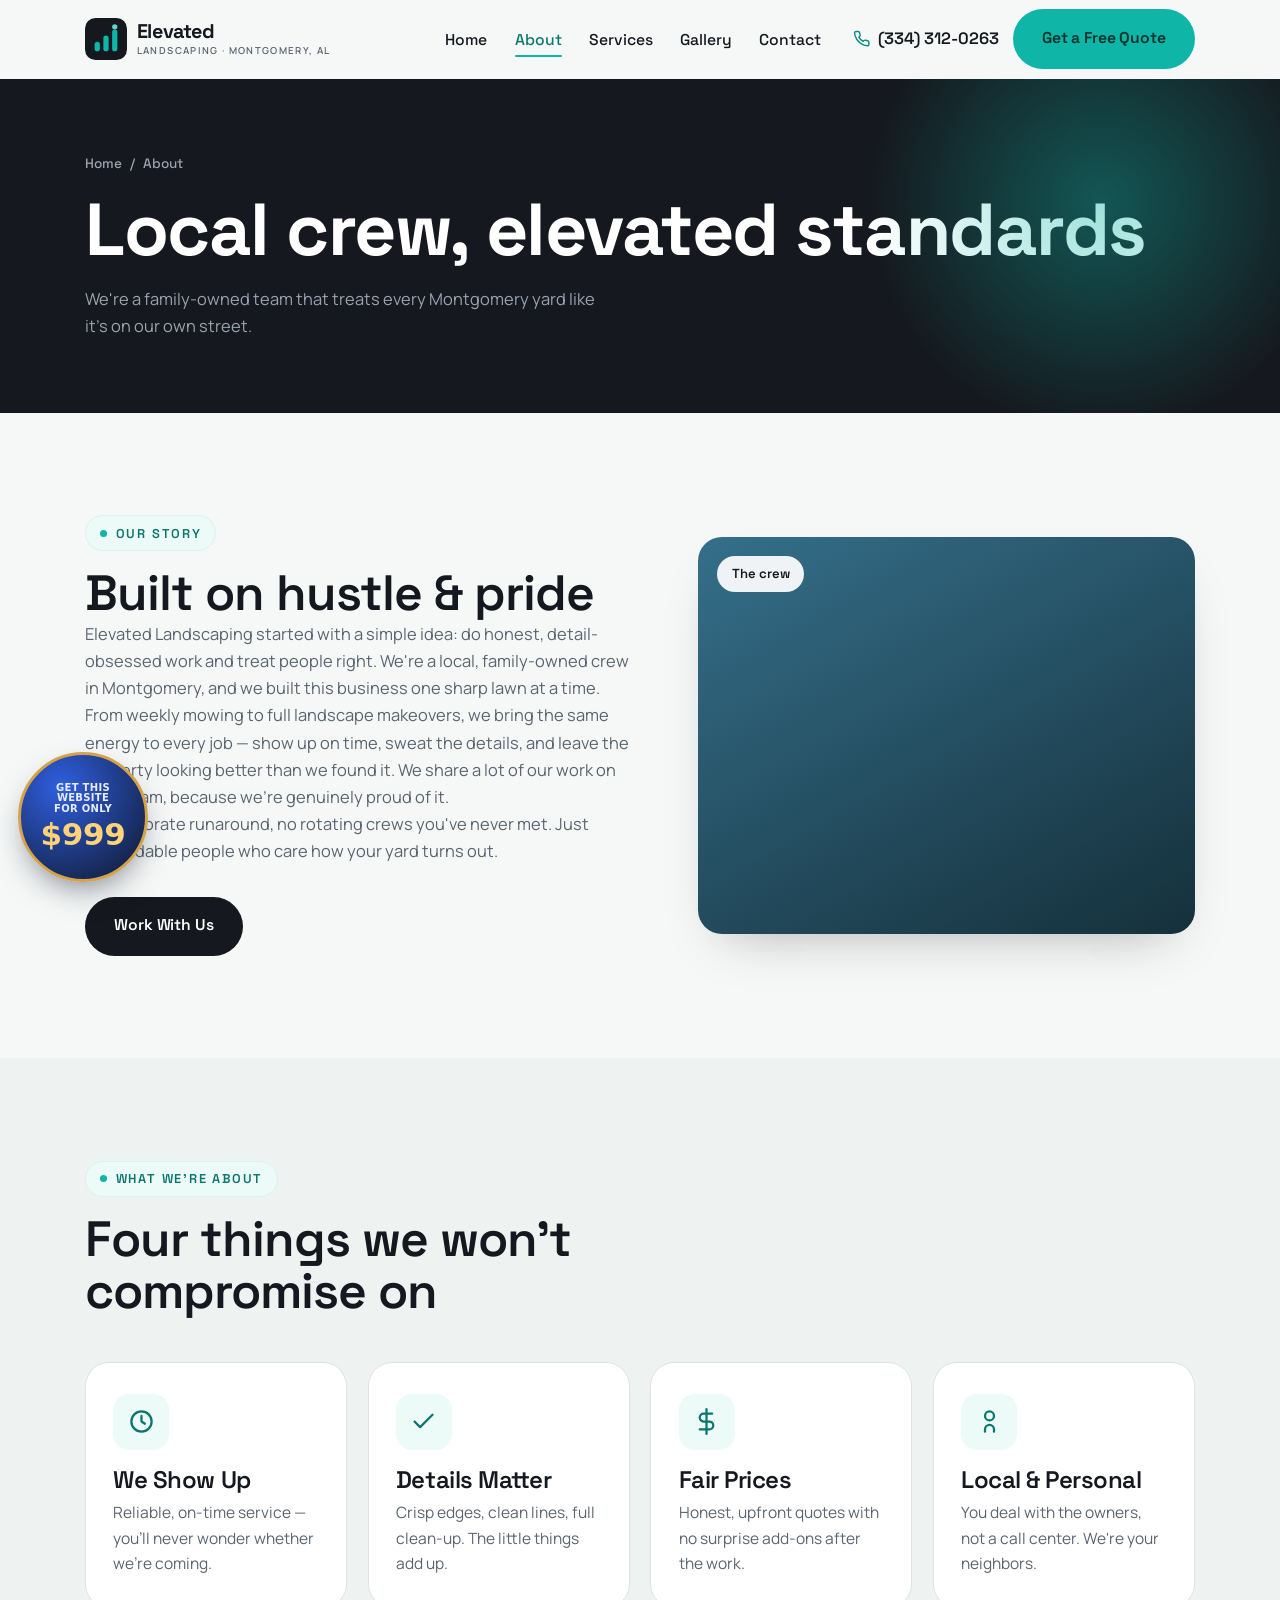
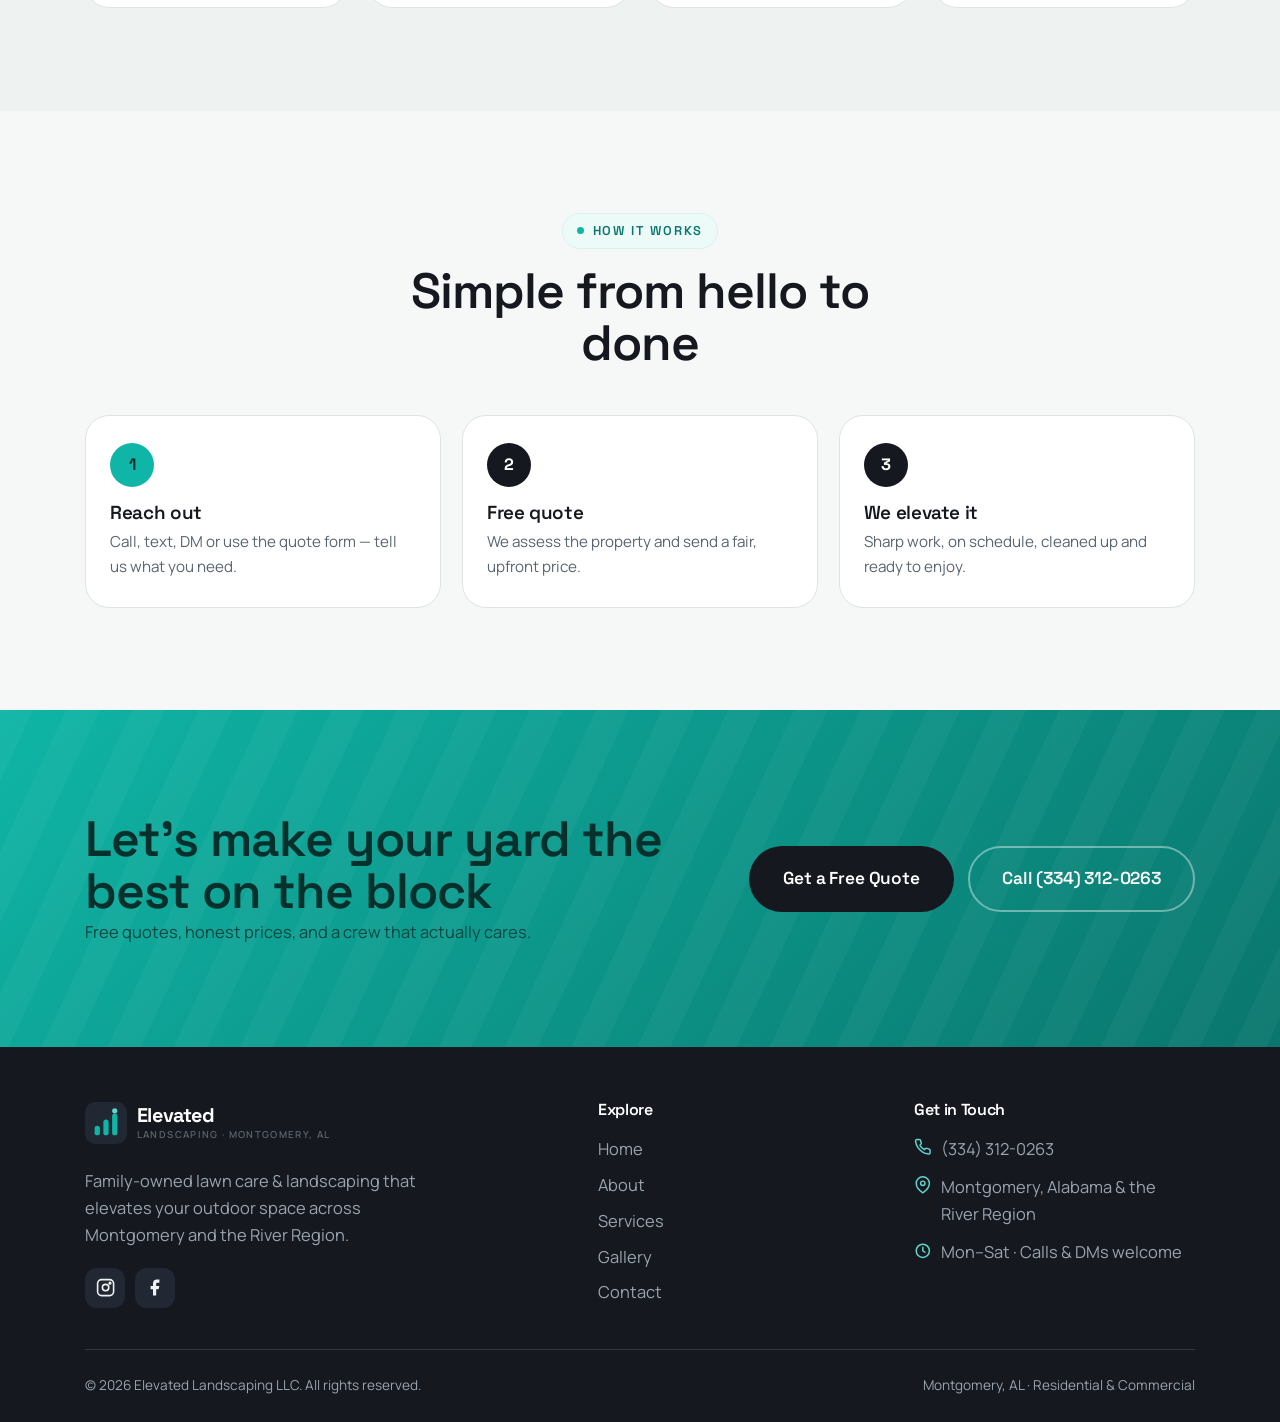
==== commit 26aff1e1: "Add floating $999 Aurora upsell button (links to wizard) Co-Authored-By: Claude Opus 4.8 <noreply@an" ====
--- a/about.html
+++ b/about.html
@@ -188,5 +188,20 @@
   </nav>
 
   <script src="js/main.js" defer></script>
+
+  <!-- aurora-cta : agency upsell button -->
+  <a class="aurora-cta" href="https://auroraadv.co/?tab=wizard" target="_blank" rel="noopener" aria-label="Get this website for only $999 — built by Aurora">
+    <span class="aurora-cta__top">Get this website<br>for only</span>
+    <span class="aurora-cta__price">$999</span>
+  </a>
+  <style>
+  .aurora-cta{position:fixed;left:18px;bottom:18px;z-index:58;width:130px;height:130px;border-radius:50%;display:flex;flex-direction:column;align-items:center;justify-content:center;text-align:center;gap:3px;padding:8px;background:radial-gradient(circle at 32% 26%,#2f5fe0,#0f172a);color:#fff;text-decoration:none;border:3px solid #d4a24c;box-shadow:0 14px 32px -10px rgba(15,23,42,.55);font-family:system-ui,-apple-system,"Segoe UI",Roboto,sans-serif;line-height:1.08;transition:transform .2s ease,box-shadow .2s ease;}
+  .aurora-cta:hover{transform:translateY(-3px) scale(1.05);box-shadow:0 20px 40px -10px rgba(15,23,42,.6);}
+  .aurora-cta:focus-visible{outline:3px solid #d4a24c;outline-offset:3px;}
+  .aurora-cta__top{font-size:10px;font-weight:700;letter-spacing:.03em;text-transform:uppercase;color:#e8edf7;}
+  .aurora-cta__price{font-size:31px;font-weight:800;color:#ffd479;letter-spacing:-.01em;}
+  @media (max-width:760px){.aurora-cta{width:106px;height:106px;left:12px;bottom:68px;border-width:2px;}.aurora-cta__top{font-size:8.5px;}.aurora-cta__price{font-size:25px;}}
+  @media (prefers-reduced-motion:reduce){.aurora-cta{transition:none;}}
+  </style>
 </body>
 </html>
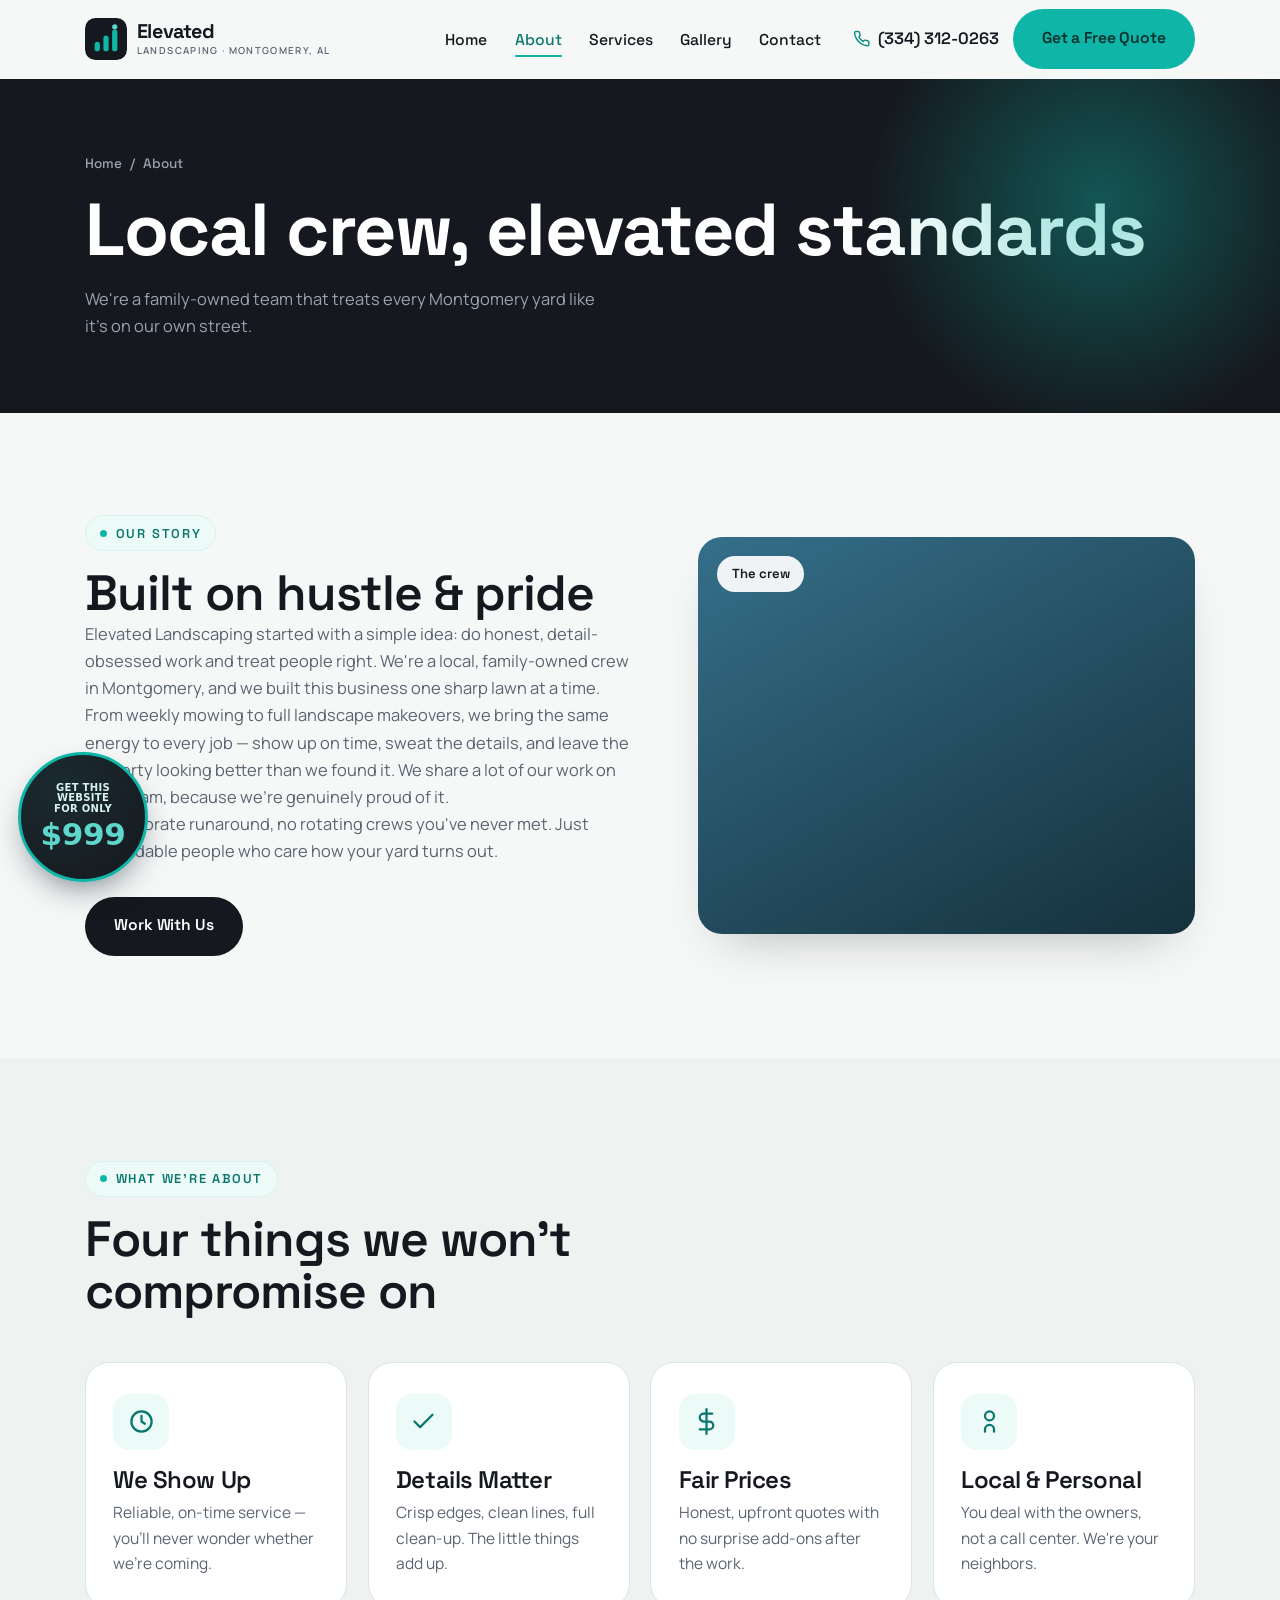
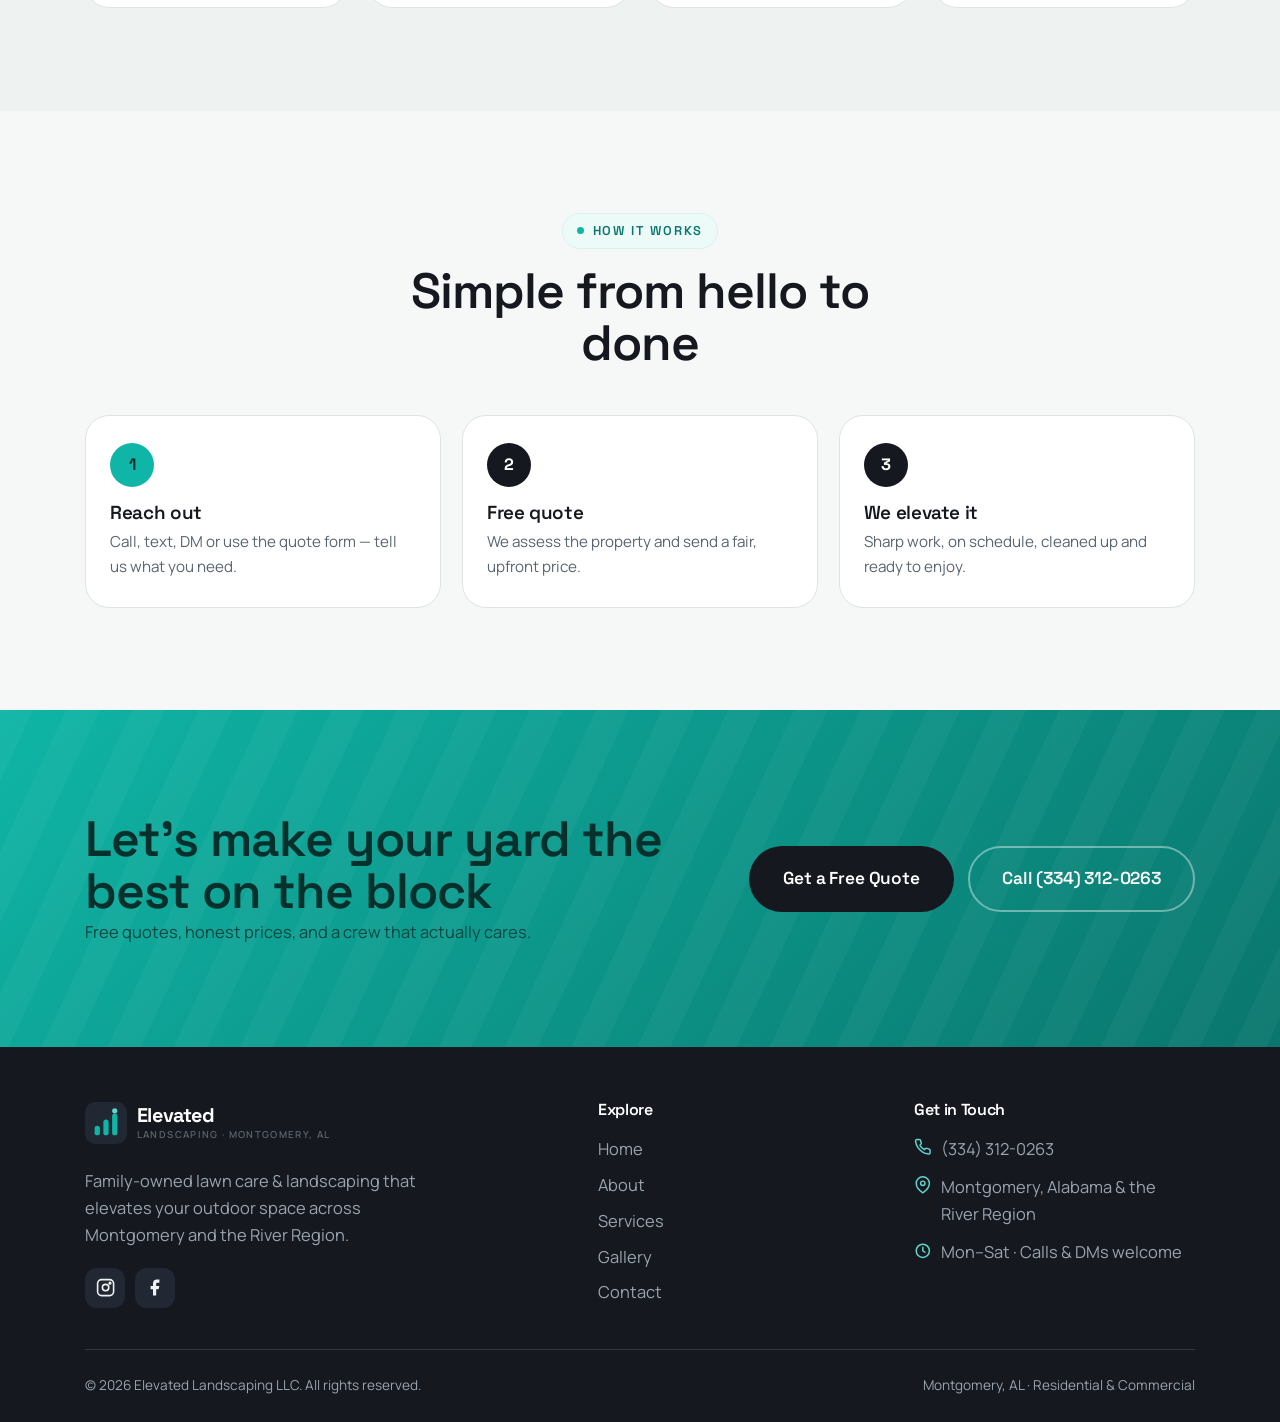
==== commit 872b528c: "Recolor $999 badge to match site palette Co-Authored-By: Claude Opus 4.8 <noreply@anthropic.com>" ====
--- a/about.html
+++ b/about.html
@@ -195,11 +195,11 @@
     <span class="aurora-cta__price">$999</span>
   </a>
   <style>
-  .aurora-cta{position:fixed;left:18px;bottom:18px;z-index:58;width:130px;height:130px;border-radius:50%;display:flex;flex-direction:column;align-items:center;justify-content:center;text-align:center;gap:3px;padding:8px;background:radial-gradient(circle at 32% 26%,#2f5fe0,#0f172a);color:#fff;text-decoration:none;border:3px solid #d4a24c;box-shadow:0 14px 32px -10px rgba(15,23,42,.55);font-family:system-ui,-apple-system,"Segoe UI",Roboto,sans-serif;line-height:1.08;transition:transform .2s ease,box-shadow .2s ease;}
+  .aurora-cta{position:fixed;left:18px;bottom:18px;z-index:58;width:130px;height:130px;border-radius:50%;display:flex;flex-direction:column;align-items:center;justify-content:center;text-align:center;gap:3px;padding:8px;background:radial-gradient(circle at 32% 26%,#1b2b30,#15181e);color:#fff;text-decoration:none;border:3px solid #0fb5a6;box-shadow:0 14px 32px -10px rgba(15,23,42,.55);font-family:system-ui,-apple-system,"Segoe UI",Roboto,sans-serif;line-height:1.08;transition:transform .2s ease,box-shadow .2s ease;}
   .aurora-cta:hover{transform:translateY(-3px) scale(1.05);box-shadow:0 20px 40px -10px rgba(15,23,42,.6);}
-  .aurora-cta:focus-visible{outline:3px solid #d4a24c;outline-offset:3px;}
-  .aurora-cta__top{font-size:10px;font-weight:700;letter-spacing:.03em;text-transform:uppercase;color:#e8edf7;}
-  .aurora-cta__price{font-size:31px;font-weight:800;color:#ffd479;letter-spacing:-.01em;}
+  .aurora-cta:focus-visible{outline:3px solid #0fb5a6;outline-offset:3px;}
+  .aurora-cta__top{font-size:10px;font-weight:700;letter-spacing:.03em;text-transform:uppercase;color:#d6f3ef;}
+  .aurora-cta__price{font-size:31px;font-weight:800;color:#5fd6cc;letter-spacing:-.01em;}
   @media (max-width:760px){.aurora-cta{width:106px;height:106px;left:12px;bottom:68px;border-width:2px;}.aurora-cta__top{font-size:8.5px;}.aurora-cta__price{font-size:25px;}}
   @media (prefers-reduced-motion:reduce){.aurora-cta{transition:none;}}
   </style>
